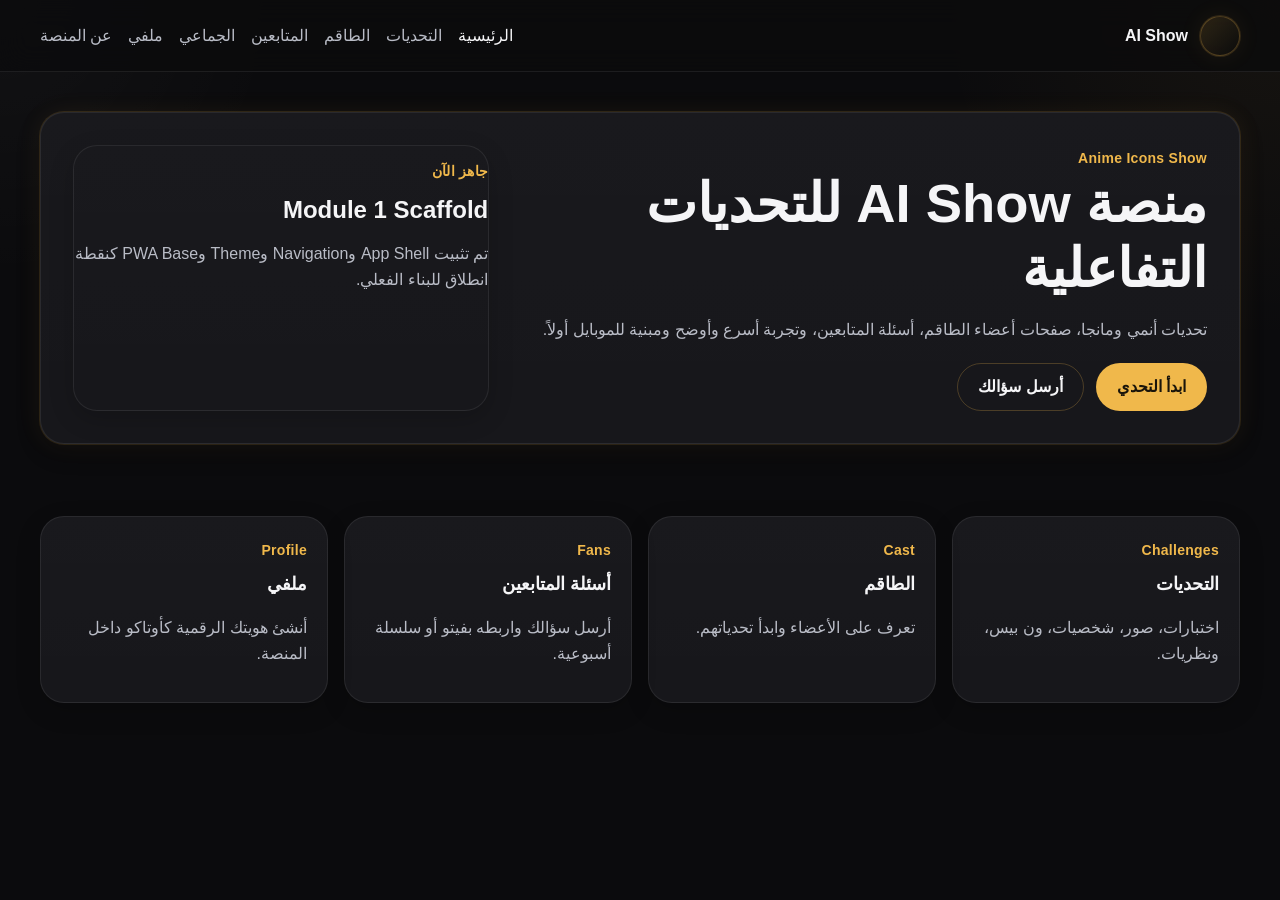
==== index.html @ 00b3a79e "feat: add AI Show Platform — Phase 5 / Module 1 scaffold App Shell, Theme Tokens, Header, Mobile Nav" ====
<!DOCTYPE html>
<html lang="ar" dir="rtl">
<head>
  <meta charset="UTF-8" />
  <meta name="viewport" content="width=device-width, initial-scale=1.0" />
  <meta name="theme-color" content="#0b0b0d" />
  <title>AI Show — منصة الأنمي التفاعلية</title>
  <meta name="description" content="منصة AI Show للتحديات التفاعلية في عالم الأنمي والمانجا." />
  <link rel="manifest" href="./manifest.webmanifest" />
  <link rel="stylesheet" href="./css/tokens.css" />
  <link rel="stylesheet" href="./css/base.css" />
  <link rel="stylesheet" href="./css/layout.css" />
  <link rel="stylesheet" href="./css/components.css" />
  <link rel="stylesheet" href="./css/utilities.css" />
  <link rel="stylesheet" href="./css/themes/ai-show-dark.css" />
</head>
<body data-page="home">
  <div class="app-shell">
    <header id="site-header"></header>
    <main id="page-content" class="page-main">
      <section class="hero-section container section-gap-lg">
        <div class="hero-surface has-glow">
          <div class="hero-copy">
            <span class="eyebrow">Anime Icons Show</span>
            <h1 class="hero-title">منصة AI Show للتحديات التفاعلية</h1>
            <p class="hero-text">
              تحديات أنمي ومانجا، صفحات أعضاء الطاقم، أسئلة المتابعين، وتجربة أسرع وأوضح ومبنية للموبايل أولاً.
            </p>
            <div class="hero-actions">
              <a class="btn btn-primary" href="./challenges.html">ابدأ التحدي</a>
              <a class="btn btn-secondary" href="./fan-questions.html">أرسل سؤالك</a>
            </div>
          </div>
          <div class="hero-side-card card-surface">
            <p class="card-kicker">جاهز الآن</p>
            <h2 class="card-title">Module 1 Scaffold</h2>
            <p class="card-text">
              تم تثبيت App Shell وNavigation وTheme وPWA Base كنقطة انطلاق للبناء الفعلي.
            </p>
          </div>
        </div>
      </section>
      <section class="container section-gap-md quick-grid">
        <a class="quick-card card-surface" href="./challenges.html">
          <span class="quick-card__label">Challenges</span>
          <strong class="quick-card__title">التحديات</strong>
          <p class="quick-card__text">اختبارات، صور، شخصيات، ون بيس، ونظريات.</p>
        </a>
        <a class="quick-card card-surface" href="./cast.html">
          <span class="quick-card__label">Cast</span>
          <strong class="quick-card__title">الطاقم</strong>
          <p class="quick-card__text">تعرف على الأعضاء وابدأ تحدياتهم.</p>
        </a>
        <a class="quick-card card-surface" href="./fan-questions.html">
          <span class="quick-card__label">Fans</span>
          <strong class="quick-card__title">أسئلة المتابعين</strong>
          <p class="quick-card__text">أرسل سؤالك واربطه بفيتو أو سلسلة أسبوعية.</p>
        </a>
        <a class="quick-card card-surface" href="./profile.html">
          <span class="quick-card__label">Profile</span>
          <strong class="quick-card__title">ملفي</strong>
          <p class="quick-card__text">أنشئ هويتك الرقمية كأوتاكو داخل المنصة.</p>
        </a>
      </section>
    </main>
    <nav id="mobile-nav"></nav>
  </div>
  <script type="module" src="./js/app.js"></script>
</body>
</html>
---- css/tokens.css ----
:root {
  --color-bg: #0b0b0d;
  --color-surface: #141418;
  --color-surface-2: #1b1c22;
  --color-surface-3: #23242b;
  --color-text: #f5f5f7;
  --color-text-soft: #b9bcc6;
  --color-text-muted: #8b90a0;
  --color-brand: #f0b84b;
  --color-brand-strong: #ffcc66;
  --color-brand-soft: rgba(240, 184, 75, 0.14);
  --color-border: rgba(255, 255, 255, 0.08);
  --color-success: #4dbb7a;
  --color-warning: #d9a441;
  --color-danger: #d96b6b;
  --space-1: 4px;
  --space-2: 8px;
  --space-3: 12px;
  --space-4: 16px;
  --space-5: 20px;
  --space-6: 24px;
  --space-7: 32px;
  --space-8: 40px;
  --space-9: 48px;
  --space-10: 64px;
  --radius-sm: 10px;
  --radius-md: 16px;
  --radius-lg: 24px;
  --radius-xl: 32px;
  --radius-pill: 999px;
  --shadow-soft: 0 10px 30px rgba(0, 0, 0, 0.24);
  --shadow-card: 0 8px 24px rgba(0, 0, 0, 0.18);
  --glow-brand: 0 0 0 1px rgba(240, 184, 75, 0.14), 0 0 24px rgba(240, 184, 75, 0.08);
  --container-max: 1200px;
  --header-height: 72px;
  --mobile-nav-height: 72px;
  --font-base: "Tahoma", "Arial", sans-serif;
  --transition-fast: 160ms ease;
  --transition-base: 220ms ease;
}
---- css/base.css ----
*, *::before, *::after {
  box-sizing: border-box;
}
html {
  scroll-behavior: smooth;
}
body {
  margin: 0;
  min-height: 100vh;
  background: var(--color-bg);
  color: var(--color-text);
  font-family: var(--font-base);
  line-height: 1.6;
}
a {
  color: inherit;
  text-decoration: none;
}
img {
  max-width: 100%;
  display: block;
}
button,
input,
textarea,
select {
  font: inherit;
}
button {
  cursor: pointer;
}
:focus-visible {
  outline: 2px solid var(--color-brand);
  outline-offset: 3px;
}
main {
  display: block;
}
---- css/layout.css ----
.app-shell {
  min-height: 100vh;
  display: flex;
  flex-direction: column;
}
.page-main {
  flex: 1;
  padding-bottom: calc(var(--mobile-nav-height) + var(--space-7));
}
.container {
  width: min(calc(100% - 32px), var(--container-max));
  margin-inline: auto;
}
.section-gap-md {
  padding-top: var(--space-7);
  padding-bottom: var(--space-7);
}
.section-gap-lg {
  padding-top: var(--space-8);
  padding-bottom: var(--space-8);
}
.quick-grid,
.members-grid {
  display: grid;
  gap: var(--space-4);
}
.quick-grid {
  grid-template-columns: repeat(1, minmax(0, 1fr));
}
.members-grid {
  grid-template-columns: repeat(1, minmax(0, 1fr));
}
@media (min-width: 680px) {
  .quick-grid,
  .members-grid {
    grid-template-columns: repeat(2, minmax(0, 1fr));
  }
}
@media (min-width: 1024px) {
  .quick-grid {
    grid-template-columns: repeat(4, minmax(0, 1fr));
  }
  .members-grid {
    grid-template-columns: repeat(3, minmax(0, 1fr));
  }
}
---- css/components.css ----
.site-header {
  position: sticky;
  top: 0;
  z-index: 20;
  height: var(--header-height);
  background: rgba(11, 11, 13, 0.82);
  backdrop-filter: blur(14px);
  border-bottom: 1px solid var(--color-border);
}
.site-header__inner {
  height: 100%;
  display: flex;
  align-items: center;
  justify-content: space-between;
  gap: var(--space-4);
}
.brand-mark {
  display: inline-flex;
  align-items: center;
  gap: var(--space-3);
  font-weight: 700;
}
.brand-mark__logo {
  width: 40px;
  height: 40px;
  border-radius: 50%;
  background: linear-gradient(135deg, var(--color-brand-soft), transparent);
  border: 1px solid rgba(240, 184, 75, 0.24);
  box-shadow: var(--glow-brand);
}
.site-header__nav {
  display: none;
  align-items: center;
  gap: var(--space-4);
}
.site-header__nav a {
  color: var(--color-text-soft);
  transition: color var(--transition-fast);
}
.site-header__nav a:hover,
.site-header__nav a.is-active {
  color: var(--color-text);
}
.hero-section {
  position: relative;
}
.hero-surface,
.card-surface,
.quick-card,
.member-preview-card,
.page-intro {
  background: linear-gradient(180deg, rgba(255,255,255,0.02), rgba(255,255,255,0.01));
  background-color: var(--color-surface);
  border: 1px solid var(--color-border);
  border-radius: var(--radius-lg);
  box-shadow: var(--shadow-card);
}
.hero-surface {
  display: grid;
  gap: var(--space-6);
  padding: var(--space-7);
}
.hero-title,
.section-title,
.card-title {
  margin: 0;
  line-height: 1.2;
}
.hero-title {
  font-size: clamp(2rem, 5vw, 3.4rem);
}
.hero-text,
.section-text,
.card-text,
.quick-card__text {
  color: var(--color-text-soft);
}
.eyebrow,
.card-kicker,
.quick-card__label {
  display: inline-block;
  color: var(--color-brand);
  font-size: 0.875rem;
  font-weight: 700;
  letter-spacing: 0.02em;
}
.hero-actions {
  display: flex;
  flex-wrap: wrap;
  gap: var(--space-3);
  margin-top: var(--space-5);
}
.btn {
  min-height: 48px;
  border: 1px solid transparent;
  border-radius: var(--radius-pill);
  padding: 0 var(--space-5);
  display: inline-flex;
  align-items: center;
  justify-content: center;
  font-weight: 700;
  transition: transform var(--transition-fast), background var(--transition-fast), border-color var(--transition-fast);
}
.btn:hover {
  transform: translateY(-1px);
}
.btn-primary {
  background: var(--color-brand);
  color: #19140a;
}
.btn-secondary {
  background: transparent;
  border-color: rgba(240, 184, 75, 0.24);
  color: var(--color-text);
}
.quick-card,
.member-preview-card {
  padding: var(--space-5);
}
.quick-card__title,
.member-preview-card__name {
  display: block;
  margin-top: var(--space-2);
  font-size: 1.125rem;
}
.mobile-nav {
  position: fixed;
  bottom: 0;
  inset-inline: 0;
  z-index: 30;
  height: var(--mobile-nav-height);
  background: rgba(14, 14, 18, 0.94);
  border-top: 1px solid var(--color-border);
  backdrop-filter: blur(14px);
}
.mobile-nav__inner {
  height: 100%;
  display: grid;
  grid-template-columns: repeat(5, 1fr);
  align-items: center;
}
.mobile-nav__link {
  display: inline-flex;
  flex-direction: column;
  align-items: center;
  justify-content: center;
  gap: 4px;
  font-size: 0.75rem;
  color: var(--color-text-muted);
}
.mobile-nav__link.is-active {
  color: var(--color-brand);
}
.page-intro {
  padding: var(--space-7);
}
@media (min-width: 960px) {
  .site-header__nav {
    display: flex;
  }
  .mobile-nav {
    display: none;
  }
  .page-main {
    padding-bottom: var(--space-8);
  }
  .hero-surface {
    grid-template-columns: 1.5fr 0.9fr;
    align-items: stretch;
  }
}
---- css/utilities.css ----
.has-glow {
  box-shadow: var(--shadow-card), var(--glow-brand);
}
.text-muted {
  color: var(--color-text-muted);
}
.text-soft {
  color: var(--color-text-soft);
}
.hidden {
  display: none !important;
}
---- css/themes/ai-show-dark.css ----
body {
  background-image:
    radial-gradient(circle at top right, rgba(240, 184, 75, 0.05), transparent 22%),
    radial-gradient(circle at top left, rgba(255, 255, 255, 0.03), transparent 18%);
  background-attachment: fixed;
}
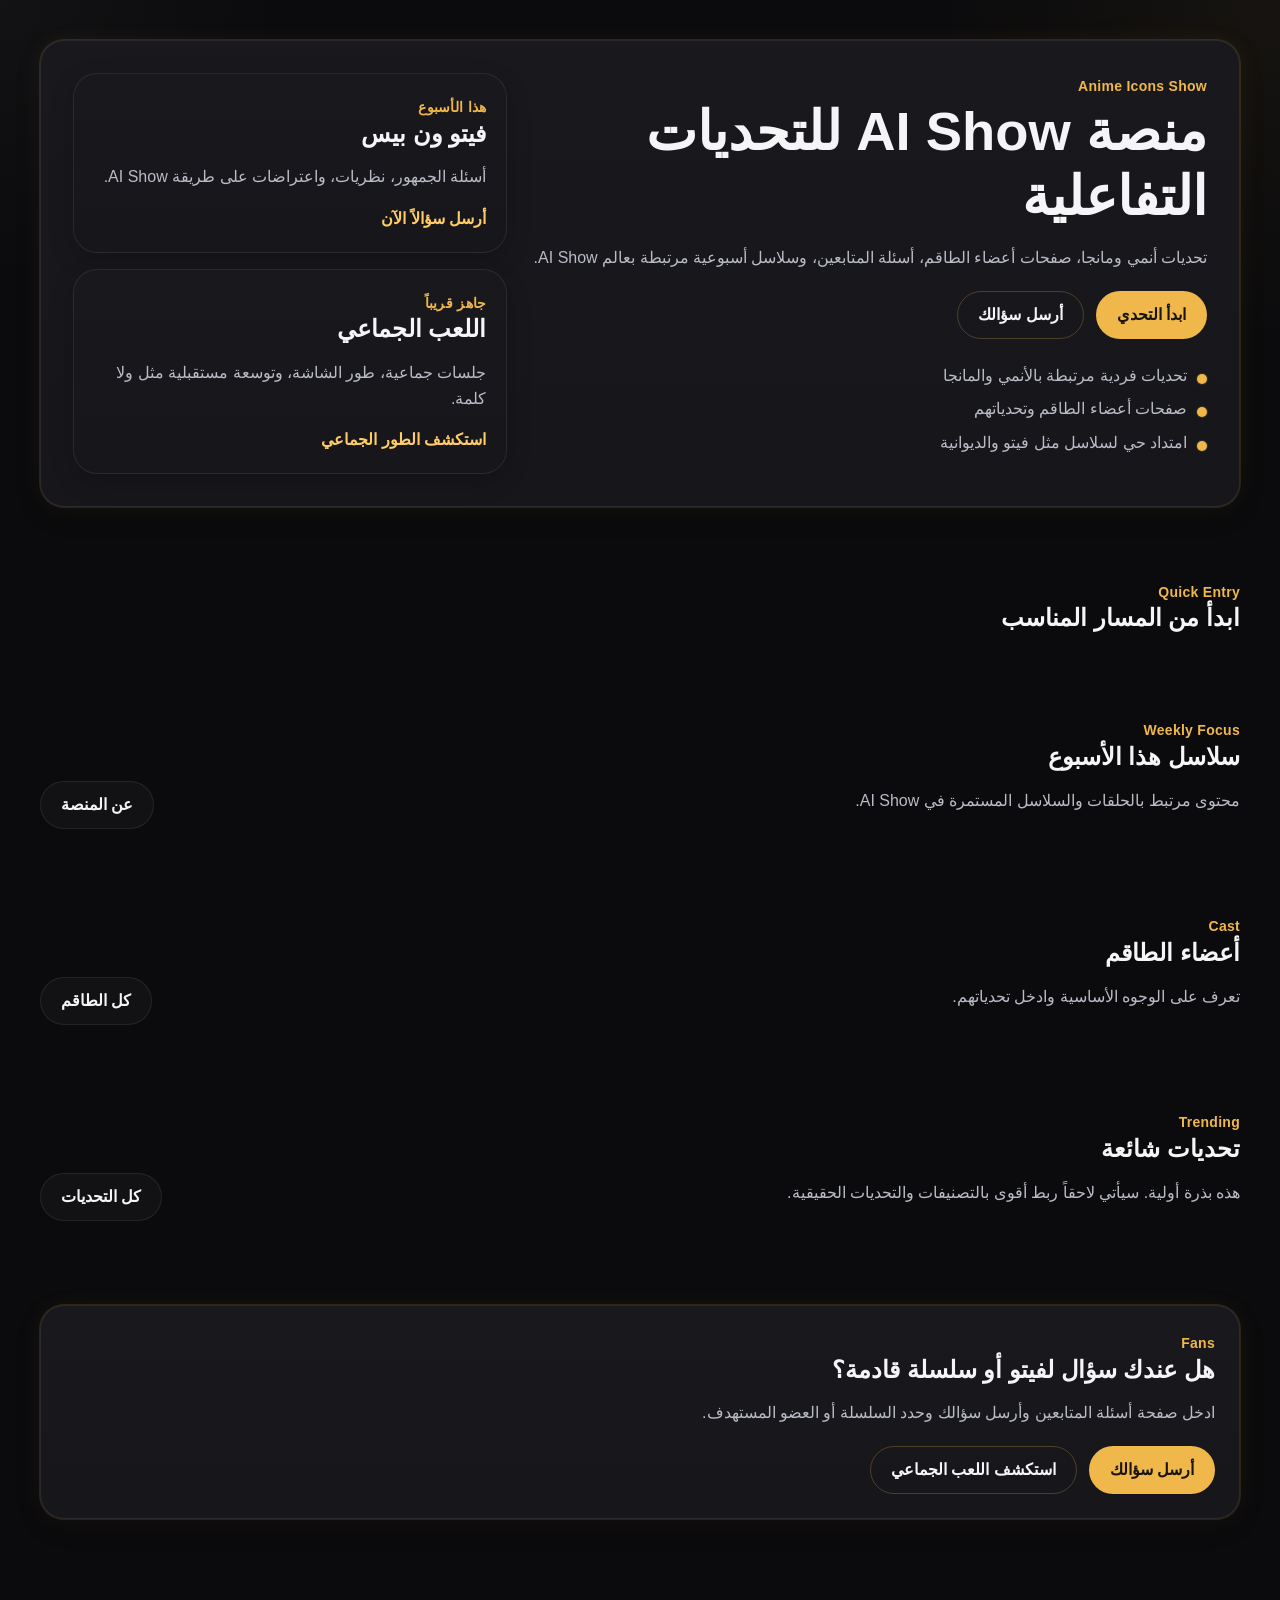
==== commit c0676f1f: "module2" ====
--- a/index.html
+++ b/index.html
@@ -4,8 +4,12 @@
   <meta charset="UTF-8" />
   <meta name="viewport" content="width=device-width, initial-scale=1.0" />
   <meta name="theme-color" content="#0b0b0d" />
-  <title>AI Show — منصة الأنمي التفاعلية</title>
-  <meta name="description" content="منصة AI Show للتحديات التفاعلية في عالم الأنمي والمانجا." />
+  <title>AI Show — منصة التحديات التفاعلية</title>
+  <meta
+    name="description"
+    content="منصة AI Show للتحديات التفاعلية في عالم الأنمي والمانجا، مع الطاقم، أسئلة المتابعين، والسلاسل الأسبوعية."
+  />
+
   <link rel="manifest" href="./manifest.webmanifest" />
   <link rel="stylesheet" href="./css/tokens.css" />
   <link rel="stylesheet" href="./css/base.css" />
@@ -17,6 +21,7 @@
 <body data-page="home">
   <div class="app-shell">
     <header id="site-header"></header>
+
     <main id="page-content" class="page-main">
       <section class="hero-section container section-gap-lg">
         <div class="hero-surface has-glow">
@@ -24,47 +29,105 @@
             <span class="eyebrow">Anime Icons Show</span>
             <h1 class="hero-title">منصة AI Show للتحديات التفاعلية</h1>
             <p class="hero-text">
-              تحديات أنمي ومانجا، صفحات أعضاء الطاقم، أسئلة المتابعين، وتجربة أسرع وأوضح ومبنية للموبايل أولاً.
+              تحديات أنمي ومانجا، صفحات أعضاء الطاقم، أسئلة المتابعين، وسلاسل أسبوعية مرتبطة بعالم AI Show.
             </p>
+
             <div class="hero-actions">
               <a class="btn btn-primary" href="./challenges.html">ابدأ التحدي</a>
               <a class="btn btn-secondary" href="./fan-questions.html">أرسل سؤالك</a>
             </div>
+
+            <ul class="hero-highlights" aria-label="أبرز مزايا المنصة">
+              <li>تحديات فردية مرتبطة بالأنمي والمانجا</li>
+              <li>صفحات أعضاء الطاقم وتحدياتهم</li>
+              <li>امتداد حي لسلاسل مثل فيتو والديوانية</li>
+            </ul>
           </div>
-          <div class="hero-side-card card-surface">
-            <p class="card-kicker">جاهز الآن</p>
-            <h2 class="card-title">Module 1 Scaffold</h2>
-            <p class="card-text">
-              تم تثبيت App Shell وNavigation وTheme وPWA Base كنقطة انطلاق للبناء الفعلي.
+
+          <aside class="hero-side-stack">
+            <article class="feature-panel card-surface">
+              <span class="card-kicker">هذا الأسبوع</span>
+              <h2 class="card-title">فيتو ون بيس</h2>
+              <p class="card-text">أسئلة الجمهور، نظريات، واعتراضات على طريقة AI Show.</p>
+              <a class="text-link" href="./fan-questions.html">أرسل سؤالاً الآن</a>
+            </article>
+
+            <article class="feature-panel card-surface">
+              <span class="card-kicker">جاهز قريباً</span>
+              <h2 class="card-title">اللعب الجماعي</h2>
+              <p class="card-text">جلسات جماعية، طور الشاشة، وتوسعة مستقبلية مثل ولا كلمة.</p>
+              <a class="text-link" href="./group-play.html">استكشف الطور الجماعي</a>
+            </article>
+          </aside>
+        </div>
+      </section>
+
+      <section class="container section-gap-md">
+        <div class="section-head">
+          <div>
+            <span class="eyebrow">Quick Entry</span>
+            <h2 class="section-title">ابدأ من المسار المناسب</h2>
+          </div>
+        </div>
+        <div id="quick-paths-grid" class="quick-grid"></div>
+      </section>
+
+      <section class="container section-gap-md">
+        <div class="section-head">
+          <div>
+            <span class="eyebrow">Weekly Focus</span>
+            <h2 class="section-title">سلاسل هذا الأسبوع</h2>
+            <p class="section-text">محتوى مرتبط بالحلقات والسلاسل المستمرة في AI Show.</p>
+          </div>
+          <a class="btn btn-ghost" href="./about.html">عن المنصة</a>
+        </div>
+        <div id="weekly-series-grid" class="content-grid content-grid--series"></div>
+      </section>
+
+      <section class="container section-gap-md">
+        <div class="section-head">
+          <div>
+            <span class="eyebrow">Cast</span>
+            <h2 class="section-title">أعضاء الطاقم</h2>
+            <p class="section-text">تعرف على الوجوه الأساسية وادخل تحدياتهم.</p>
+          </div>
+          <a class="btn btn-ghost" href="./cast.html">كل الطاقم</a>
+        </div>
+        <div id="featured-members-grid" class="content-grid content-grid--members"></div>
+      </section>
+
+      <section class="container section-gap-md">
+        <div class="section-head">
+          <div>
+            <span class="eyebrow">Trending</span>
+            <h2 class="section-title">تحديات شائعة</h2>
+            <p class="section-text">هذه بذرة أولية. سيأتي لاحقاً ربط أقوى بالتصنيفات والتحديات الحقيقية.</p>
+          </div>
+          <a class="btn btn-ghost" href="./challenges.html">كل التحديات</a>
+        </div>
+        <div id="trending-challenges-grid" class="content-grid content-grid--challenges"></div>
+      </section>
+
+      <section class="container section-gap-md fan-cta-shell">
+        <div class="fan-cta card-surface has-glow">
+          <div class="fan-cta__copy">
+            <span class="eyebrow">Fans</span>
+            <h2 class="section-title">هل عندك سؤال لفيتو أو سلسلة قادمة؟</h2>
+            <p class="section-text">
+              ادخل صفحة أسئلة المتابعين وأرسل سؤالك وحدد السلسلة أو العضو المستهدف.
             </p>
+          </div>
+          <div class="fan-cta__actions">
+            <a class="btn btn-primary" href="./fan-questions.html">أرسل سؤالك</a>
+            <a class="btn btn-secondary" href="./group-play.html">استكشف اللعب الجماعي</a>
           </div>
         </div>
       </section>
-      <section class="container section-gap-md quick-grid">
-        <a class="quick-card card-surface" href="./challenges.html">
-          <span class="quick-card__label">Challenges</span>
-          <strong class="quick-card__title">التحديات</strong>
-          <p class="quick-card__text">اختبارات، صور، شخصيات، ون بيس، ونظريات.</p>
-        </a>
-        <a class="quick-card card-surface" href="./cast.html">
-          <span class="quick-card__label">Cast</span>
-          <strong class="quick-card__title">الطاقم</strong>
-          <p class="quick-card__text">تعرف على الأعضاء وابدأ تحدياتهم.</p>
-        </a>
-        <a class="quick-card card-surface" href="./fan-questions.html">
-          <span class="quick-card__label">Fans</span>
-          <strong class="quick-card__title">أسئلة المتابعين</strong>
-          <p class="quick-card__text">أرسل سؤالك واربطه بفيتو أو سلسلة أسبوعية.</p>
-        </a>
-        <a class="quick-card card-surface" href="./profile.html">
-          <span class="quick-card__label">Profile</span>
-          <strong class="quick-card__title">ملفي</strong>
-          <p class="quick-card__text">أنشئ هويتك الرقمية كأوتاكو داخل المنصة.</p>
-        </a>
-      </section>
     </main>
+
     <nav id="mobile-nav"></nav>
   </div>
+
   <script type="module" src="./js/app.js"></script>
 </body>
-</html>
+</html>
--- a/css/layout.css
+++ b/css/layout.css
@@ -3,44 +3,66 @@
   display: flex;
   flex-direction: column;
 }
+
 .page-main {
   flex: 1;
   padding-bottom: calc(var(--mobile-nav-height) + var(--space-7));
 }
+
 .container {
   width: min(calc(100% - 32px), var(--container-max));
   margin-inline: auto;
 }
+
 .section-gap-md {
   padding-top: var(--space-7);
   padding-bottom: var(--space-7);
 }
+
 .section-gap-lg {
   padding-top: var(--space-8);
   padding-bottom: var(--space-8);
 }
+
 .quick-grid,
-.members-grid {
+.members-grid,
+.content-grid {
   display: grid;
   gap: var(--space-4);
 }
-.quick-grid {
+
+.quick-grid,
+.content-grid {
   grid-template-columns: repeat(1, minmax(0, 1fr));
 }
+
 .members-grid {
   grid-template-columns: repeat(1, minmax(0, 1fr));
 }
+
 @media (min-width: 680px) {
   .quick-grid,
+  .content-grid,
   .members-grid {
     grid-template-columns: repeat(2, minmax(0, 1fr));
   }
 }
+
 @media (min-width: 1024px) {
   .quick-grid {
     grid-template-columns: repeat(4, minmax(0, 1fr));
   }
+
+  .content-grid--members {
+    grid-template-columns: repeat(3, minmax(0, 1fr));
+  }
+
+  .content-grid--challenges,
+  .content-grid--series {
+    grid-template-columns: repeat(3, minmax(0, 1fr));
+  }
+
   .members-grid {
     grid-template-columns: repeat(3, minmax(0, 1fr));
   }
-}
+}
--- a/css/components.css
+++ b/css/components.css
@@ -7,6 +7,7 @@
   backdrop-filter: blur(14px);
   border-bottom: 1px solid var(--color-border);
 }
+
 .site-header__inner {
   height: 100%;
   display: flex;
@@ -14,12 +15,14 @@
   justify-content: space-between;
   gap: var(--space-4);
 }
+
 .brand-mark {
   display: inline-flex;
   align-items: center;
   gap: var(--space-3);
   font-weight: 700;
 }
+
 .brand-mark__logo {
   width: 40px;
   height: 40px;
@@ -28,53 +31,70 @@
   border: 1px solid rgba(240, 184, 75, 0.24);
   box-shadow: var(--glow-brand);
 }
+
 .site-header__nav {
   display: none;
   align-items: center;
   gap: var(--space-4);
 }
+
 .site-header__nav a {
   color: var(--color-text-soft);
   transition: color var(--transition-fast);
 }
+
 .site-header__nav a:hover,
 .site-header__nav a.is-active {
   color: var(--color-text);
 }
+
 .hero-section {
   position: relative;
 }
+
 .hero-surface,
 .card-surface,
 .quick-card,
 .member-preview-card,
-.page-intro {
+.page-intro,
+.challenge-card,
+.series-card,
+.member-card,
+.fan-cta {
   background: linear-gradient(180deg, rgba(255,255,255,0.02), rgba(255,255,255,0.01));
   background-color: var(--color-surface);
   border: 1px solid var(--color-border);
   border-radius: var(--radius-lg);
   box-shadow: var(--shadow-card);
 }
+
 .hero-surface {
   display: grid;
   gap: var(--space-6);
   padding: var(--space-7);
 }
+
 .hero-title,
 .section-title,
 .card-title {
   margin: 0;
   line-height: 1.2;
 }
+
 .hero-title {
   font-size: clamp(2rem, 5vw, 3.4rem);
 }
+
 .hero-text,
 .section-text,
 .card-text,
-.quick-card__text {
+.quick-card__text,
+.challenge-card__text,
+.member-card__text,
+.series-card__text {
   color: var(--color-text-soft);
 }
+
 .eyebrow,
 .card-kicker,
 .quick-card__label {
@@ -84,12 +104,50 @@
   font-weight: 700;
   letter-spacing: 0.02em;
 }
-.hero-actions {
+
+.hero-actions,
+.fan-cta__actions {
   display: flex;
   flex-wrap: wrap;
   gap: var(--space-3);
   margin-top: var(--space-5);
 }
+
+.hero-highlights {
+  list-style: none;
+  margin: var(--space-6) 0 0;
+  padding: 0;
+  display: grid;
+  gap: var(--space-2);
+}
+
+.hero-highlights li {
+  position: relative;
+  padding-inline-start: var(--space-5);
+  color: var(--color-text-soft);
+}
+
+.hero-highlights li::before {
+  content: "";
+  position: absolute;
+  inset-inline-start: 0;
+  top: 11px;
+  width: 10px;
+  height: 10px;
+  border-radius: 50%;
+  background: var(--color-brand);
+  box-shadow: var(--glow-brand);
+}
+
+.hero-side-stack {
+  display: grid;
+  gap: var(--space-4);
+}
+
+.feature-panel {
+  padding: var(--space-5);
+}
+
 .btn {
   min-height: 48px;
   border: 1px solid transparent;
@@ -101,28 +159,97 @@
   font-weight: 700;
   transition: transform var(--transition-fast), background var(--transition-fast), border-color var(--transition-fast);
 }
+
 .btn:hover {
   transform: translateY(-1px);
 }
+
 .btn-primary {
   background: var(--color-brand);
   color: #19140a;
 }
+
 .btn-secondary {
   background: transparent;
   border-color: rgba(240, 184, 75, 0.24);
   color: var(--color-text);
 }
+
+.btn-ghost {
+  background: rgba(255,255,255,0.03);
+  border-color: var(--color-border);
+  color: var(--color-text);
+}
+
+.text-link {
+  color: var(--color-brand-strong);
+  font-weight: 700;
+}
+
+.section-head {
+  display: flex;
+  align-items: flex-end;
+  justify-content: space-between;
+  gap: var(--space-4);
+  margin-bottom: var(--space-5);
+}
+
 .quick-card,
-.member-preview-card {
+.member-preview-card,
+.challenge-card,
+.member-card,
+.series-card {
   padding: var(--space-5);
 }
+
 .quick-card__title,
-.member-preview-card__name {
+.member-preview-card__name,
+.challenge-card__title,
+.member-card__title,
+.series-card__title {
   display: block;
   margin-top: var(--space-2);
   font-size: 1.125rem;
 }
+
+.challenge-card__meta,
+.member-card__meta,
+.series-card__meta {
+  display: flex;
+  flex-wrap: wrap;
+  gap: var(--space-2);
+  margin-top: var(--space-3);
+}
+
+.meta-pill {
+  display: inline-flex;
+  align-items: center;
+  gap: 6px;
+  min-height: 30px;
+  padding: 0 12px;
+  border-radius: var(--radius-pill);
+  background: rgba(255,255,255,0.04);
+  border: 1px solid var(--color-border);
+  color: var(--color-text-soft);
+  font-size: 0.875rem;
+}
+
+.challenge-card__actions,
+.member-card__actions,
+.series-card__actions {
+  display: flex;
+  gap: var(--space-3);
+  margin-top: var(--space-5);
+}
+
+.fan-cta-shell {
+  padding-bottom: var(--space-9);
+}
+
+.fan-cta {
+  padding: var(--space-6);
+}
+
 .mobile-nav {
   position: fixed;
   bottom: 0;
@@ -133,12 +260,14 @@
   border-top: 1px solid var(--color-border);
   backdrop-filter: blur(14px);
 }
+
 .mobile-nav__inner {
   height: 100%;
   display: grid;
   grid-template-columns: repeat(5, 1fr);
   align-items: center;
 }
+
 .mobile-nav__link {
   display: inline-flex;
   flex-direction: column;
@@ -148,24 +277,26 @@
   font-size: 0.75rem;
   color: var(--color-text-muted);
 }
+
 .mobile-nav__link.is-active {
   color: var(--color-brand);
 }
-.page-intro {
-  padding: var(--space-7);
-}
+
 @media (min-width: 960px) {
   .site-header__nav {
     display: flex;
   }
+
   .mobile-nav {
     display: none;
   }
+
   .page-main {
     padding-bottom: var(--space-8);
   }
+
   .hero-surface {
-    grid-template-columns: 1.5fr 0.9fr;
+    grid-template-columns: 1.4fr 0.9fr;
     align-items: stretch;
   }
-}
+}
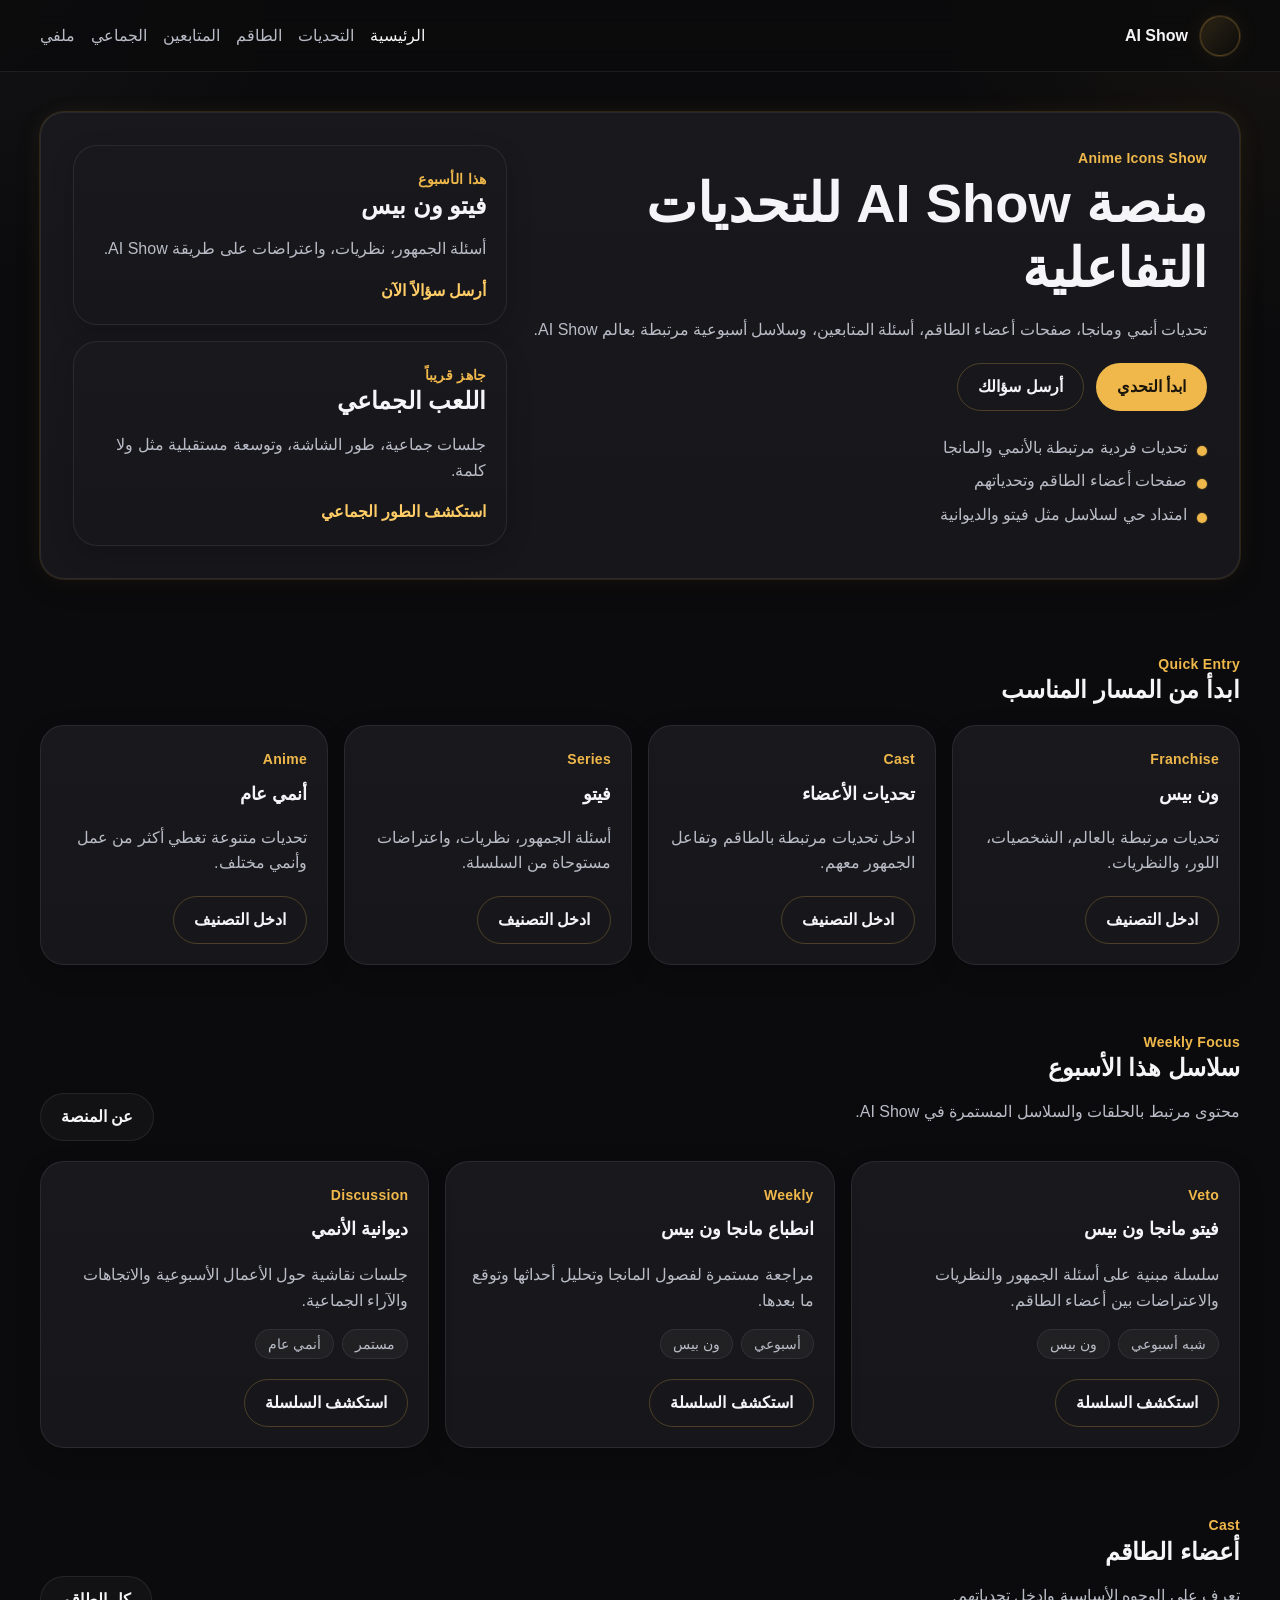
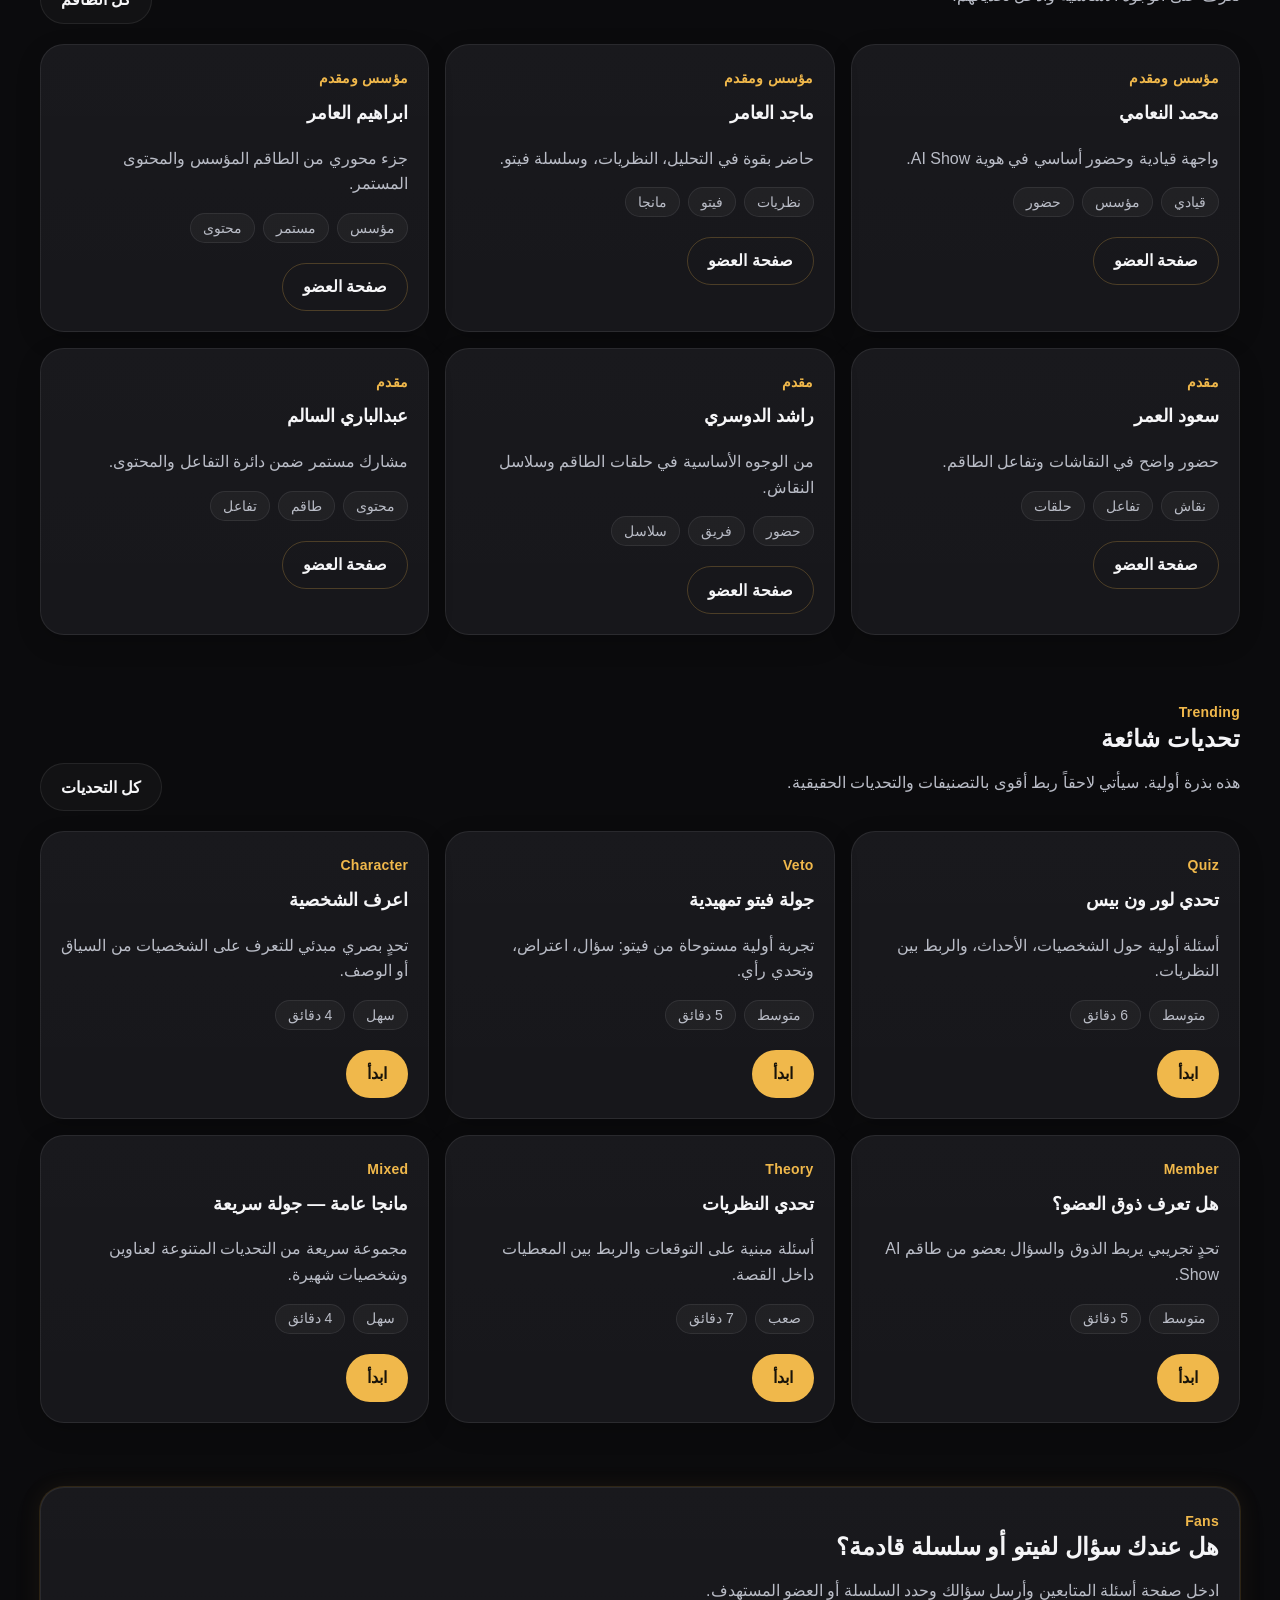
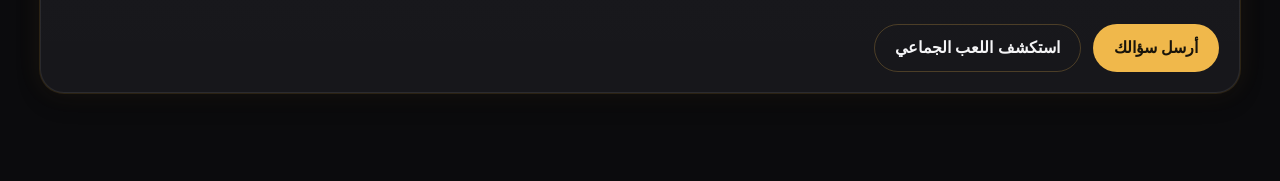
==== commit 4458fde8: "replace broken module 2 with module 3 build" ====
--- a/index.html
+++ b/index.html
@@ -130,4 +130,4 @@
 
   <script type="module" src="./js/app.js"></script>
 </body>
-</html>+</html>
--- a/css/tokens.css
+++ b/css/tokens.css
@@ -3,16 +3,20 @@
   --color-surface: #141418;
   --color-surface-2: #1b1c22;
   --color-surface-3: #23242b;
+
   --color-text: #f5f5f7;
   --color-text-soft: #b9bcc6;
   --color-text-muted: #8b90a0;
+
   --color-brand: #f0b84b;
   --color-brand-strong: #ffcc66;
   --color-brand-soft: rgba(240, 184, 75, 0.14);
+
   --color-border: rgba(255, 255, 255, 0.08);
   --color-success: #4dbb7a;
   --color-warning: #d9a441;
   --color-danger: #d96b6b;
+
   --space-1: 4px;
   --space-2: 8px;
   --space-3: 12px;
@@ -23,17 +27,21 @@
   --space-8: 40px;
   --space-9: 48px;
   --space-10: 64px;
+
   --radius-sm: 10px;
   --radius-md: 16px;
   --radius-lg: 24px;
   --radius-xl: 32px;
   --radius-pill: 999px;
+
   --shadow-soft: 0 10px 30px rgba(0, 0, 0, 0.24);
   --shadow-card: 0 8px 24px rgba(0, 0, 0, 0.18);
   --glow-brand: 0 0 0 1px rgba(240, 184, 75, 0.14), 0 0 24px rgba(240, 184, 75, 0.08);
+
   --container-max: 1200px;
   --header-height: 72px;
   --mobile-nav-height: 72px;
+
   --font-base: "Tahoma", "Arial", sans-serif;
   --transition-fast: 160ms ease;
   --transition-base: 220ms ease;
--- a/css/base.css
+++ b/css/base.css
@@ -1,9 +1,11 @@
 *, *::before, *::after {
   box-sizing: border-box;
 }
+
 html {
   scroll-behavior: smooth;
 }
+
 body {
   margin: 0;
   min-height: 100vh;
@@ -12,27 +14,33 @@
   font-family: var(--font-base);
   line-height: 1.6;
 }
+
 a {
   color: inherit;
   text-decoration: none;
 }
+
 img {
   max-width: 100%;
   display: block;
 }
+
 button,
 input,
 textarea,
 select {
   font: inherit;
 }
+
 button {
   cursor: pointer;
 }
+
 :focus-visible {
   outline: 2px solid var(--color-brand);
   outline-offset: 3px;
 }
+
 main {
   display: block;
 }
--- a/css/layout.css
+++ b/css/layout.css
@@ -58,11 +58,12 @@
   }
 
   .content-grid--challenges,
-  .content-grid--series {
+  .content-grid--series,
+  .content-grid--categories {
     grid-template-columns: repeat(3, minmax(0, 1fr));
   }
 
   .members-grid {
     grid-template-columns: repeat(3, minmax(0, 1fr));
   }
-}+}
--- a/css/components.css
+++ b/css/components.css
@@ -60,7 +60,9 @@
 .challenge-card,
 .series-card,
 .member-card,
-.fan-cta {
+.category-card,
+.fan-cta,
+.related-panel {
   background: linear-gradient(180deg, rgba(255,255,255,0.02), rgba(255,255,255,0.01));
   background-color: var(--color-surface);
   border: 1px solid var(--color-border);
@@ -83,6 +85,10 @@
 
 .hero-title {
   font-size: clamp(2rem, 5vw, 3.4rem);
+}
+
+.section-title--md {
+  font-size: clamp(1.35rem, 2.2vw, 1.9rem);
 }
 
 .hero-text,
@@ -91,7 +97,8 @@
 .quick-card__text,
 .challenge-card__text,
 .member-card__text,
-.series-card__text {
+.series-card__text,
+.category-card__text {
   color: var(--color-text-soft);
 }
 
@@ -144,7 +151,10 @@
   gap: var(--space-4);
 }
 
-.feature-panel {
+.feature-panel,
+.page-intro,
+.fan-cta,
+.related-panel {
   padding: var(--space-5);
 }
 
@@ -194,11 +204,17 @@
   margin-bottom: var(--space-5);
 }
 
+.section-head--stack-mobile {
+  align-items: flex-start;
+  flex-direction: column;
+}
+
 .quick-card,
 .member-preview-card,
 .challenge-card,
 .member-card,
-.series-card {
+.series-card,
+.category-card {
   padding: var(--space-5);
 }
 
@@ -206,7 +222,8 @@
 .member-preview-card__name,
 .challenge-card__title,
 .member-card__title,
-.series-card__title {
+.series-card__title,
+.category-card__title {
   display: block;
   margin-top: var(--space-2);
   font-size: 1.125rem;
@@ -214,7 +231,8 @@
 
 .challenge-card__meta,
 .member-card__meta,
-.series-card__meta {
+.series-card__meta,
+.category-card__meta {
   display: flex;
   flex-wrap: wrap;
   gap: var(--space-2);
@@ -236,18 +254,37 @@
 
 .challenge-card__actions,
 .member-card__actions,
-.series-card__actions {
+.series-card__actions,
+.category-card__actions {
   display: flex;
   gap: var(--space-3);
   margin-top: var(--space-5);
 }
 
+.filter-chips {
+  display: flex;
+  flex-wrap: wrap;
+  gap: var(--space-2);
+}
+
+.filter-chip {
+  min-height: 38px;
+  padding: 0 14px;
+  border-radius: var(--radius-pill);
+  border: 1px solid var(--color-border);
+  background: rgba(255,255,255,0.03);
+  color: var(--color-text-soft);
+}
+
+.filter-chip.is-active,
+.filter-chip:hover {
+  color: var(--color-text);
+  border-color: rgba(240, 184, 75, 0.28);
+  box-shadow: var(--glow-brand);
+}
+
 .fan-cta-shell {
   padding-bottom: var(--space-9);
-}
-
-.fan-cta {
-  padding: var(--space-6);
 }
 
 .mobile-nav {
@@ -299,4 +336,9 @@
     grid-template-columns: 1.4fr 0.9fr;
     align-items: stretch;
   }
-}+
+  .section-head--stack-mobile {
+    flex-direction: row;
+    align-items: flex-end;
+  }
+}
--- a/css/utilities.css
+++ b/css/utilities.css
@@ -1,12 +1,15 @@
 .has-glow {
   box-shadow: var(--shadow-card), var(--glow-brand);
 }
+
 .text-muted {
   color: var(--color-text-muted);
 }
+
 .text-soft {
   color: var(--color-text-soft);
 }
+
 .hidden {
   display: none !important;
 }
